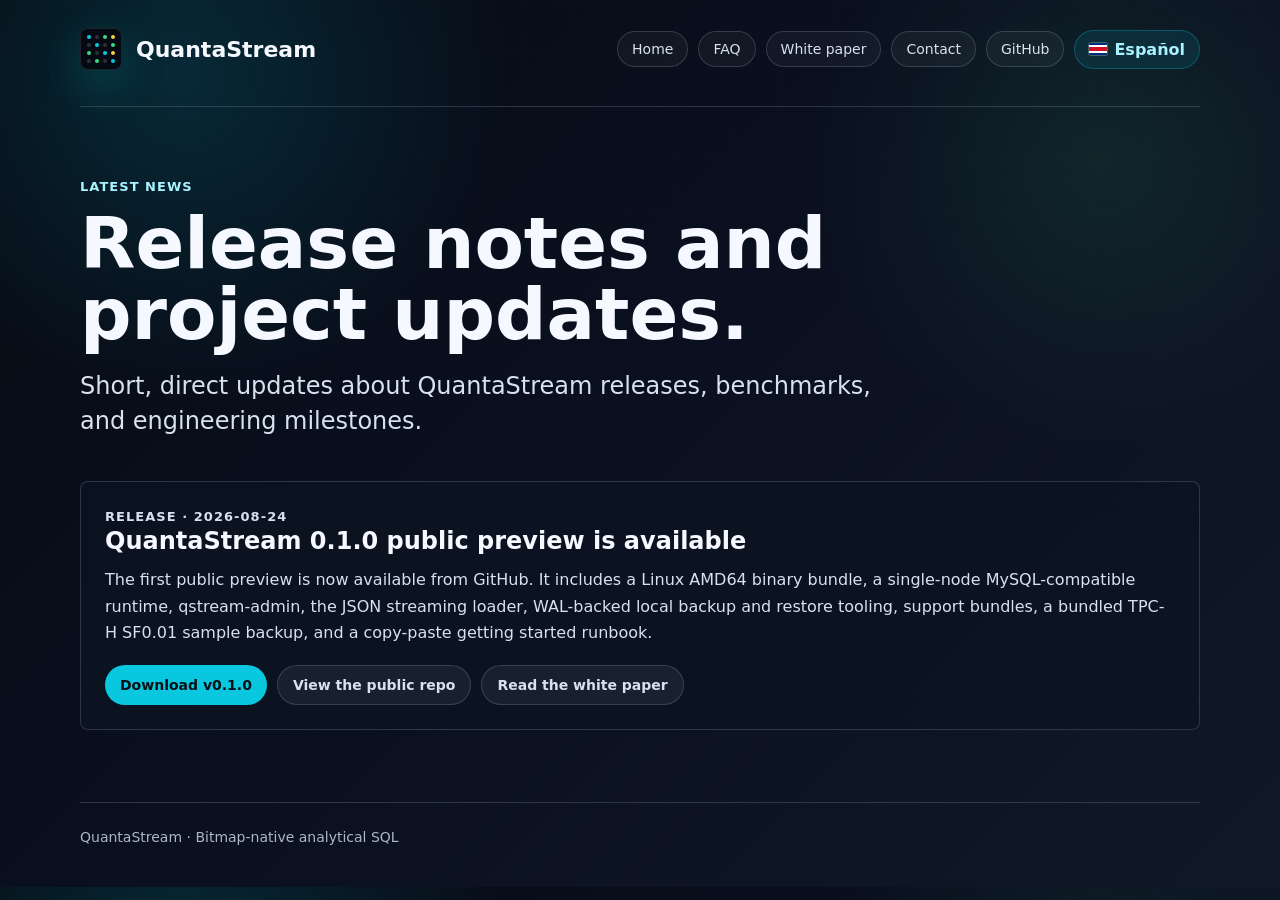
==== news.html @ 0b71dc86 "Update site for public release" ====
<!doctype html>
<html lang="en">
<head>
  <meta charset="utf-8">
  <meta name="viewport" content="width=device-width, initial-scale=1">
  <title>Latest News | QuantaStream</title>
  <meta name="description" content="Latest QuantaStream release notes, project updates, and benchmark news.">
  <link rel="stylesheet" href="assets/page-shell.css">
</head>
<body>
  <div class="shell">
    <header>
      <a class="brand" href="index.html" data-localized-link aria-label="QuantaStream home">
        <span class="mark" aria-hidden="true">
          <span class="bit on"></span><span class="bit"></span><span class="bit on"></span><span class="bit on"></span>
          <span class="bit"></span><span class="bit on"></span><span class="bit"></span><span class="bit on"></span>
          <span class="bit on"></span><span class="bit"></span><span class="bit on"></span><span class="bit on"></span>
          <span class="bit"></span><span class="bit on"></span><span class="bit"></span><span class="bit on"></span>
        </span>
        <span>QuantaStream</span>
      </a>
      <nav class="top-actions" aria-label="Primary navigation">
        <a class="pill" href="index.html" data-localized-link data-i18n="homeLink">Home</a>
        <a class="pill" href="faq.html" data-localized-link data-i18n="faqLink">FAQ</a>
        <a class="pill" href="whitepaper.html" data-localized-link data-i18n="whitepaperLink">White paper</a>
        <a class="pill" href="contact.html" data-localized-link data-i18n="contactLink">Contact</a>
        <a class="pill" href="https://github.com/QuantaStream/quantastream">GitHub</a>
        <button class="lang-toggle" type="button" data-lang-toggle aria-label="Cambiar idioma a español"><span class="flag-icon flag-cr" aria-hidden="true"></span><span>Español</span></button>
      </nav>
    </header>

    <main>
      <section class="hero">
        <p class="kicker" data-i18n="kicker">Latest news</p>
        <h1 data-i18n="title">Release notes and project updates.</h1>
        <p class="lede" data-i18n="lede">Short, direct updates about QuantaStream releases, benchmarks, and engineering milestones.</p>
      </section>

      <section class="grid" id="news-list" aria-live="polite"></section>
    </main>

    <footer data-i18n="footer">QuantaStream · Bitmap-native analytical SQL</footer>
  </div>

  <script src="assets/news-data.js"></script>
  <script>
    window.quantastreamPageTranslations = {
      en: {
        homeLink: "Home",
        faqLink: "FAQ",
        whitepaperLink: "White paper",
        contactLink: "Contact",
        kicker: "Latest news",
        title: "Release notes and project updates.",
        lede: "Short, direct updates about QuantaStream releases, benchmarks, and engineering milestones.",
        footer: "QuantaStream · Bitmap-native analytical SQL",
        toggleLabel: "<span class=\"flag-icon flag-cr\" aria-hidden=\"true\"></span><span>Español</span>",
        toggleAria: "Cambiar idioma a español"
      },
      es: {
        homeLink: "Inicio",
        faqLink: "FAQ",
        whitepaperLink: "White paper",
        contactLink: "Contacto",
        kicker: "Noticias",
        title: "Lanzamientos y avances del proyecto.",
        lede: "Actualizaciones breves y directas sobre releases, benchmarks e hitos de ingeniería de QuantaStream.",
        footer: "QuantaStream · SQL analítico nativo de bitmaps",
        toggleLabel: "<span class=\"flag-icon flag-us\" aria-hidden=\"true\"></span><span>English</span>",
        toggleAria: "Switch language to English"
      }
    };

    function localizedHref(href, language) {
      if (!href || href.startsWith("http") || href.startsWith("mailto:") || href.startsWith("#")) {
        return href;
      }
      return `${href.split("?")[0]}?lang=${language}`;
    }

    window.renderPageContent = function renderPageContent(language) {
      const list = document.getElementById("news-list");
      const entries = (window.quantastreamNews && window.quantastreamNews[language]) || window.quantastreamNews.en;
      list.innerHTML = entries.map((entry) => {
        const links = entry.links.map((link, index) => `
          <a class="button ${index === 0 ? "" : "secondary"}" href="${localizedHref(link.href, language)}">${link.label}</a>
        `).join("");
        return `
          <article class="item">
            <p class="meta">${entry.label} · ${entry.date}</p>
            <h2>${entry.title}</h2>
            <p>${entry.summary}</p>
            <div class="link-row">${links}</div>
          </article>
        `;
      }).join("");
    };
  </script>
  <script src="assets/page-common.js"></script>
</body>
</html>
---- assets/page-shell.css ----
:root {
  color-scheme: dark;
  --ink: #f5f8ff;
  --muted: #aab7c7;
  --soft: #d8e2ef;
  --line: rgba(203, 218, 235, 0.18);
  --panel: rgba(12, 20, 34, 0.78);
  --cyan: #08c7df;
  --green: #41d67d;
  --gold: #f7c948;
}

* {
  box-sizing: border-box;
}

html {
  scroll-behavior: smooth;
}

body {
  margin: 0;
  color: var(--ink);
  font-family: Inter, ui-sans-serif, system-ui, -apple-system, BlinkMacSystemFont, "Segoe UI", sans-serif;
  background:
    radial-gradient(circle at 14% 8%, rgba(8, 199, 223, 0.16), transparent 24%),
    radial-gradient(circle at 86% 18%, rgba(65, 214, 125, 0.10), transparent 22%),
    linear-gradient(135deg, #060a12 0%, #0a1020 48%, #111827 100%);
}

body::before {
  content: "";
  position: fixed;
  inset: 0;
  pointer-events: none;
  background-image:
    linear-gradient(rgba(255, 255, 255, 0.025) 1px, transparent 1px),
    linear-gradient(90deg, rgba(255, 255, 255, 0.025) 1px, transparent 1px);
  background-size: 52px 52px;
  mask-image: linear-gradient(to bottom, rgba(0, 0, 0, 0.5), transparent 60%);
}

a {
  color: #8deeff;
  text-underline-offset: 3px;
}

[hidden] {
  display: none !important;
}

.shell {
  position: relative;
  z-index: 1;
  width: min(1120px, calc(100% - 40px));
  margin: 0 auto;
}

header {
  display: flex;
  align-items: center;
  justify-content: space-between;
  gap: 20px;
  padding: 28px 0 36px;
  border-bottom: 1px solid var(--line);
}

.brand {
  display: inline-flex;
  align-items: center;
  gap: 14px;
  color: var(--ink);
  text-decoration: none;
  font-size: 22px;
  font-weight: 760;
  letter-spacing: 0;
}

.mark {
  width: 42px;
  height: 42px;
  border-radius: 8px;
  display: grid;
  grid-template-columns: repeat(4, 1fr);
  gap: 4px;
  padding: 7px;
  background: #050912;
  box-shadow: inset 0 0 0 1px rgba(255, 255, 255, 0.10), 0 16px 44px rgba(8, 199, 223, 0.22);
}

.bit {
  border-radius: 50%;
  background: rgba(255, 255, 255, 0.16);
}

.bit.on:nth-child(1),
.bit.on:nth-child(6),
.bit.on:nth-child(11),
.bit.on:nth-child(16) {
  background: var(--cyan);
}

.bit.on:nth-child(3),
.bit.on:nth-child(8),
.bit.on:nth-child(9),
.bit.on:nth-child(14) {
  background: var(--green);
}

.bit.on:nth-child(4),
.bit.on:nth-child(12) {
  background: var(--gold);
}

.top-actions {
  display: flex;
  align-items: center;
  justify-content: flex-end;
  flex-wrap: wrap;
  gap: 10px;
}

.pill,
.lang-toggle {
  color: var(--soft);
  text-decoration: none;
  border: 1px solid var(--line);
  border-radius: 999px;
  padding: 9px 14px;
  background: rgba(255, 255, 255, 0.04);
  font-size: 14px;
}

.lang-toggle {
  display: inline-flex;
  align-items: center;
  gap: 7px;
  color: #a9f2ff;
  border-color: rgba(8, 199, 223, 0.28);
  background: rgba(8, 199, 223, 0.10);
  cursor: pointer;
  font: inherit;
  font-weight: 760;
}

.flag-icon {
  position: relative;
  width: 18px;
  height: 12px;
  flex: 0 0 auto;
  overflow: hidden;
  border-radius: 2px;
  box-shadow: 0 0 0 1px rgba(255, 255, 255, 0.24);
}

.flag-us {
  background: repeating-linear-gradient(to bottom, #b22234 0 1px, #fff 1px 2px);
}

.flag-us::before {
  content: "";
  position: absolute;
  top: 0;
  left: 0;
  width: 8px;
  height: 7px;
  background: #3c3b6e;
}

.flag-cr {
  background: linear-gradient(to bottom, #002b7f 0 16.7%, #fff 16.7% 33.4%, #ce1126 33.4% 66.6%, #fff 66.6% 83.3%, #002b7f 83.3% 100%);
}

.hero {
  max-width: 820px;
  padding: 72px 0 42px;
}

.kicker {
  margin: 0 0 14px;
  color: #a9f2ff;
  font-size: 13px;
  font-weight: 760;
  letter-spacing: .08em;
  text-transform: uppercase;
}

h1 {
  margin: 0;
  font-size: clamp(42px, 7vw, 72px);
  line-height: .98;
  letter-spacing: 0;
}

.lede {
  margin: 20px 0 0;
  color: var(--soft);
  font-size: clamp(18px, 2.2vw, 24px);
  line-height: 1.45;
}

.grid {
  display: grid;
  gap: 16px;
  padding-bottom: 72px;
}

.grid.two {
  grid-template-columns: repeat(2, minmax(0, 1fr));
}

.item {
  border: 1px solid var(--line);
  border-radius: 8px;
  background: var(--panel);
  backdrop-filter: blur(16px);
  padding: 24px;
}

.item h2,
.item h3 {
  margin: 0 0 12px;
  color: var(--ink);
  line-height: 1.18;
  letter-spacing: 0;
}

.item p {
  margin: 0;
  color: var(--soft);
  line-height: 1.65;
}

.meta {
  margin: 0 0 12px;
  color: #a9f2ff;
  font-size: 13px;
  font-weight: 760;
  letter-spacing: .08em;
  text-transform: uppercase;
}

.link-row {
  display: flex;
  flex-wrap: wrap;
  gap: 10px;
  margin-top: 18px;
}

.button {
  display: inline-flex;
  align-items: center;
  justify-content: center;
  min-height: 40px;
  border-radius: 999px;
  padding: 9px 15px;
  color: #041016;
  background: var(--cyan);
  text-decoration: none;
  font-size: 14px;
  font-weight: 760;
}

.button.secondary {
  color: var(--soft);
  background: rgba(255, 255, 255, 0.06);
  border: 1px solid var(--line);
}

.contact-layout {
  display: grid;
  grid-template-columns: minmax(0, 1fr) minmax(320px, 420px);
  gap: 18px;
  align-items: start;
  padding-bottom: 72px;
}

.topic-list {
  display: grid;
  gap: 12px;
  margin-top: 20px;
}

.topic-list p {
  border: 1px solid var(--line);
  border-radius: 8px;
  padding: 14px 16px;
  background: rgba(255, 255, 255, 0.04);
}

form {
  display: grid;
  gap: 14px;
}

label {
  display: grid;
  gap: 7px;
  color: var(--soft);
  font-size: 14px;
  font-weight: 680;
}

input,
select,
textarea {
  width: 100%;
  border: 1px solid var(--line);
  border-radius: 8px;
  padding: 11px 12px;
  color: var(--ink);
  background: rgba(4, 9, 18, 0.92);
  font: inherit;
}

textarea {
  min-height: 140px;
  resize: vertical;
}

button[type="submit"] {
  width: fit-content;
  border: 0;
  cursor: pointer;
}

footer {
  padding: 26px 0 42px;
  border-top: 1px solid var(--line);
  color: var(--muted);
  font-size: 14px;
}

@media (max-width: 820px) {
  .grid.two,
  .contact-layout {
    grid-template-columns: 1fr;
  }
}

@media (max-width: 560px) {
  .shell {
    width: min(100% - 28px, 1120px);
  }

  header {
    align-items: flex-start;
    flex-direction: column;
  }

  .top-actions {
    justify-content: flex-start;
  }

  .hero {
    padding-top: 48px;
  }
}
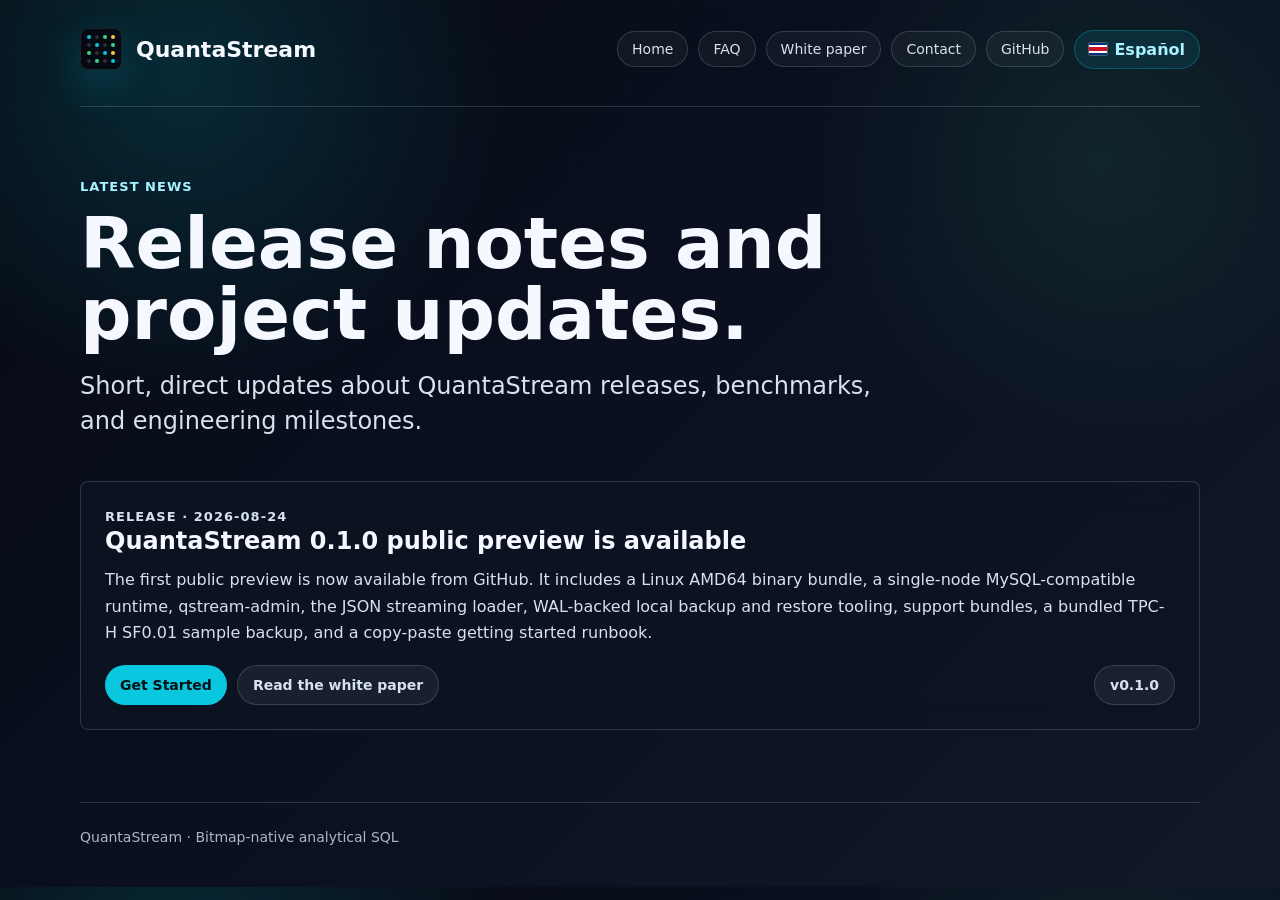
==== commit d09a9935: "Tune release CTAs" ====
--- a/news.html
+++ b/news.html
@@ -82,9 +82,18 @@
       const list = document.getElementById("news-list");
       const entries = (window.quantastreamNews && window.quantastreamNews[language]) || window.quantastreamNews.en;
       list.innerHTML = entries.map((entry) => {
-        const links = entry.links.map((link, index) => `
-          <a class="button ${index === 0 ? "" : "secondary"}" href="${localizedHref(link.href, language)}">${link.label}</a>
-        `).join("");
+        const links = entry.links.map((link) => {
+          const classes = ["button"];
+          if (link.style !== "primary") {
+            classes.push("secondary");
+          }
+          if (link.align === "right") {
+            classes.push("release-link");
+          }
+          return `
+            <a class="${classes.join(" ")}" href="${localizedHref(link.href, language)}">${link.label}</a>
+          `;
+        }).join("");
         return `
           <article class="item">
             <p class="meta">${entry.label} · ${entry.date}</p>
--- a/assets/page-shell.css
+++ b/assets/page-shell.css
@@ -267,6 +267,10 @@
   border: 1px solid var(--line);
 }
 
+.button.release-link {
+  margin-left: auto;
+}
+
 .contact-layout {
   display: grid;
   grid-template-columns: minmax(0, 1fr) minmax(320px, 420px);
@@ -352,6 +356,10 @@
     justify-content: flex-start;
   }
 
+  .button.release-link {
+    margin-left: 0;
+  }
+
   .hero {
     padding-top: 48px;
   }
